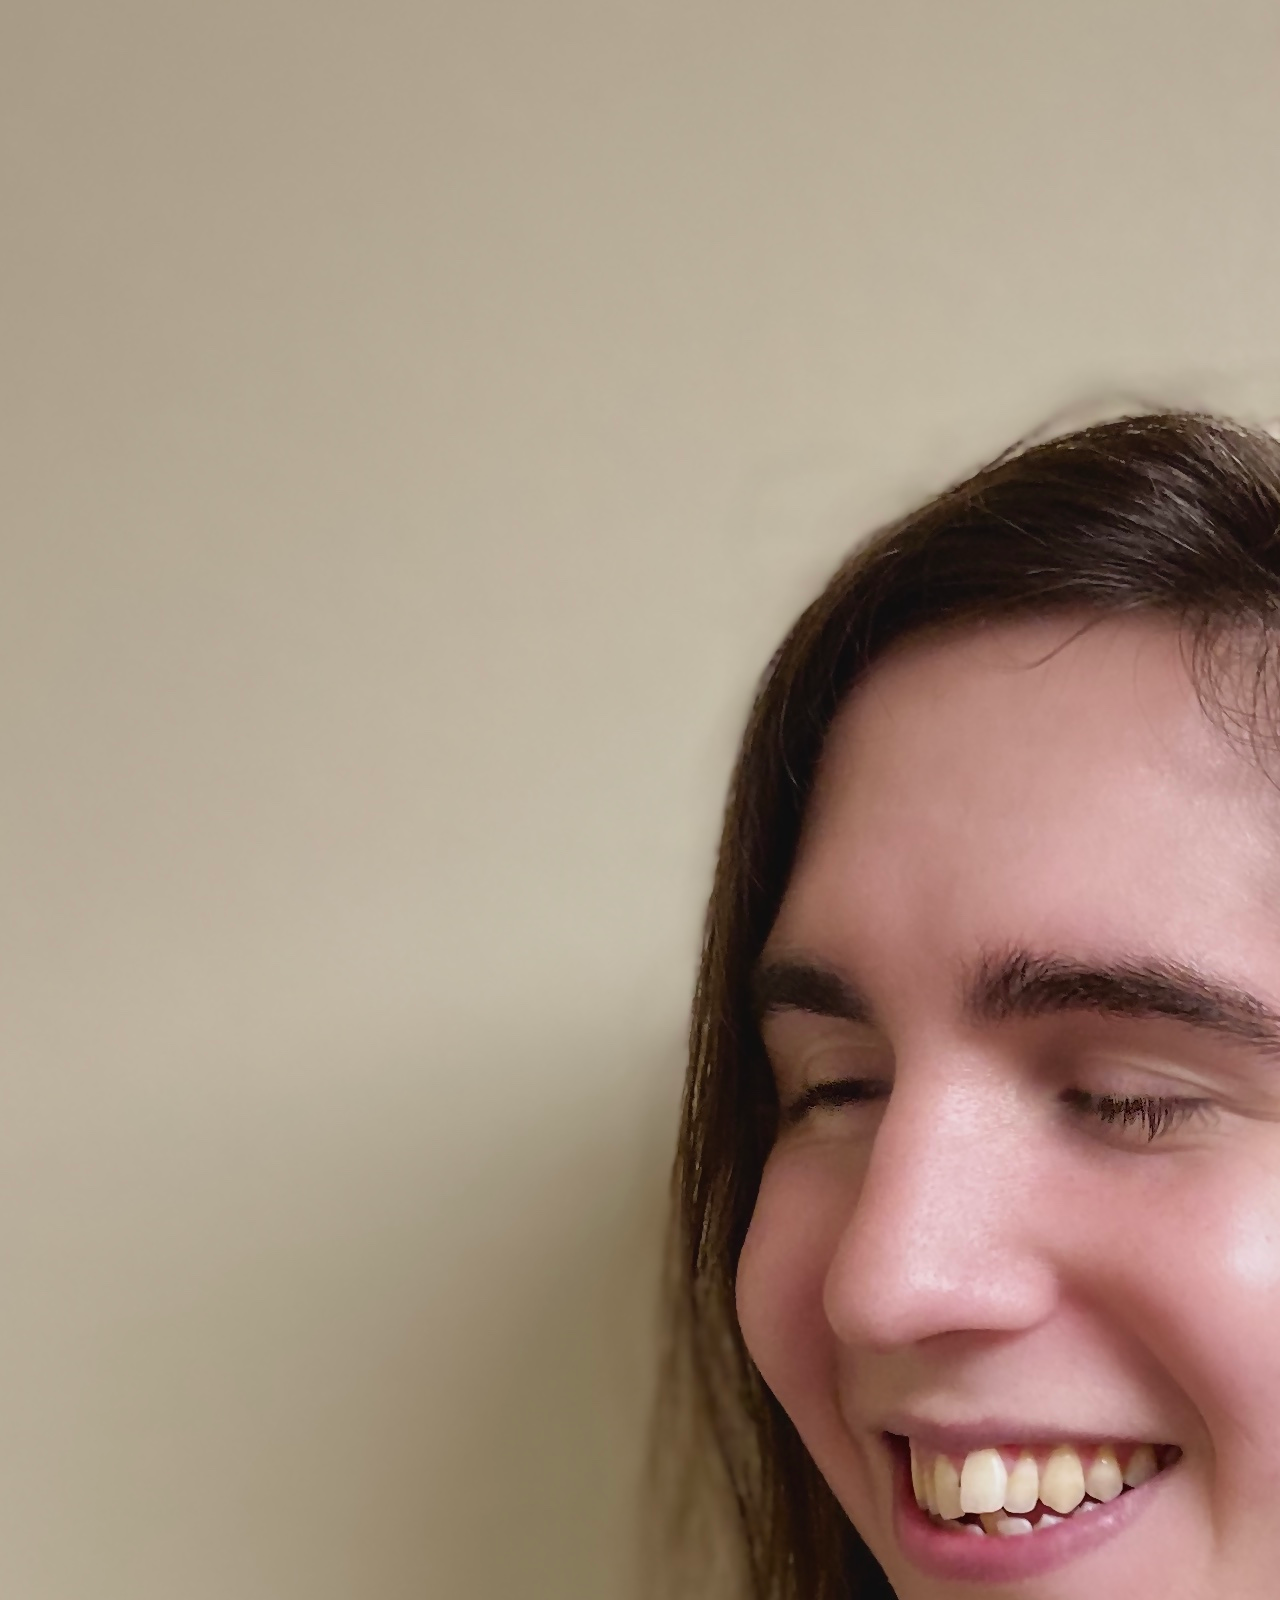
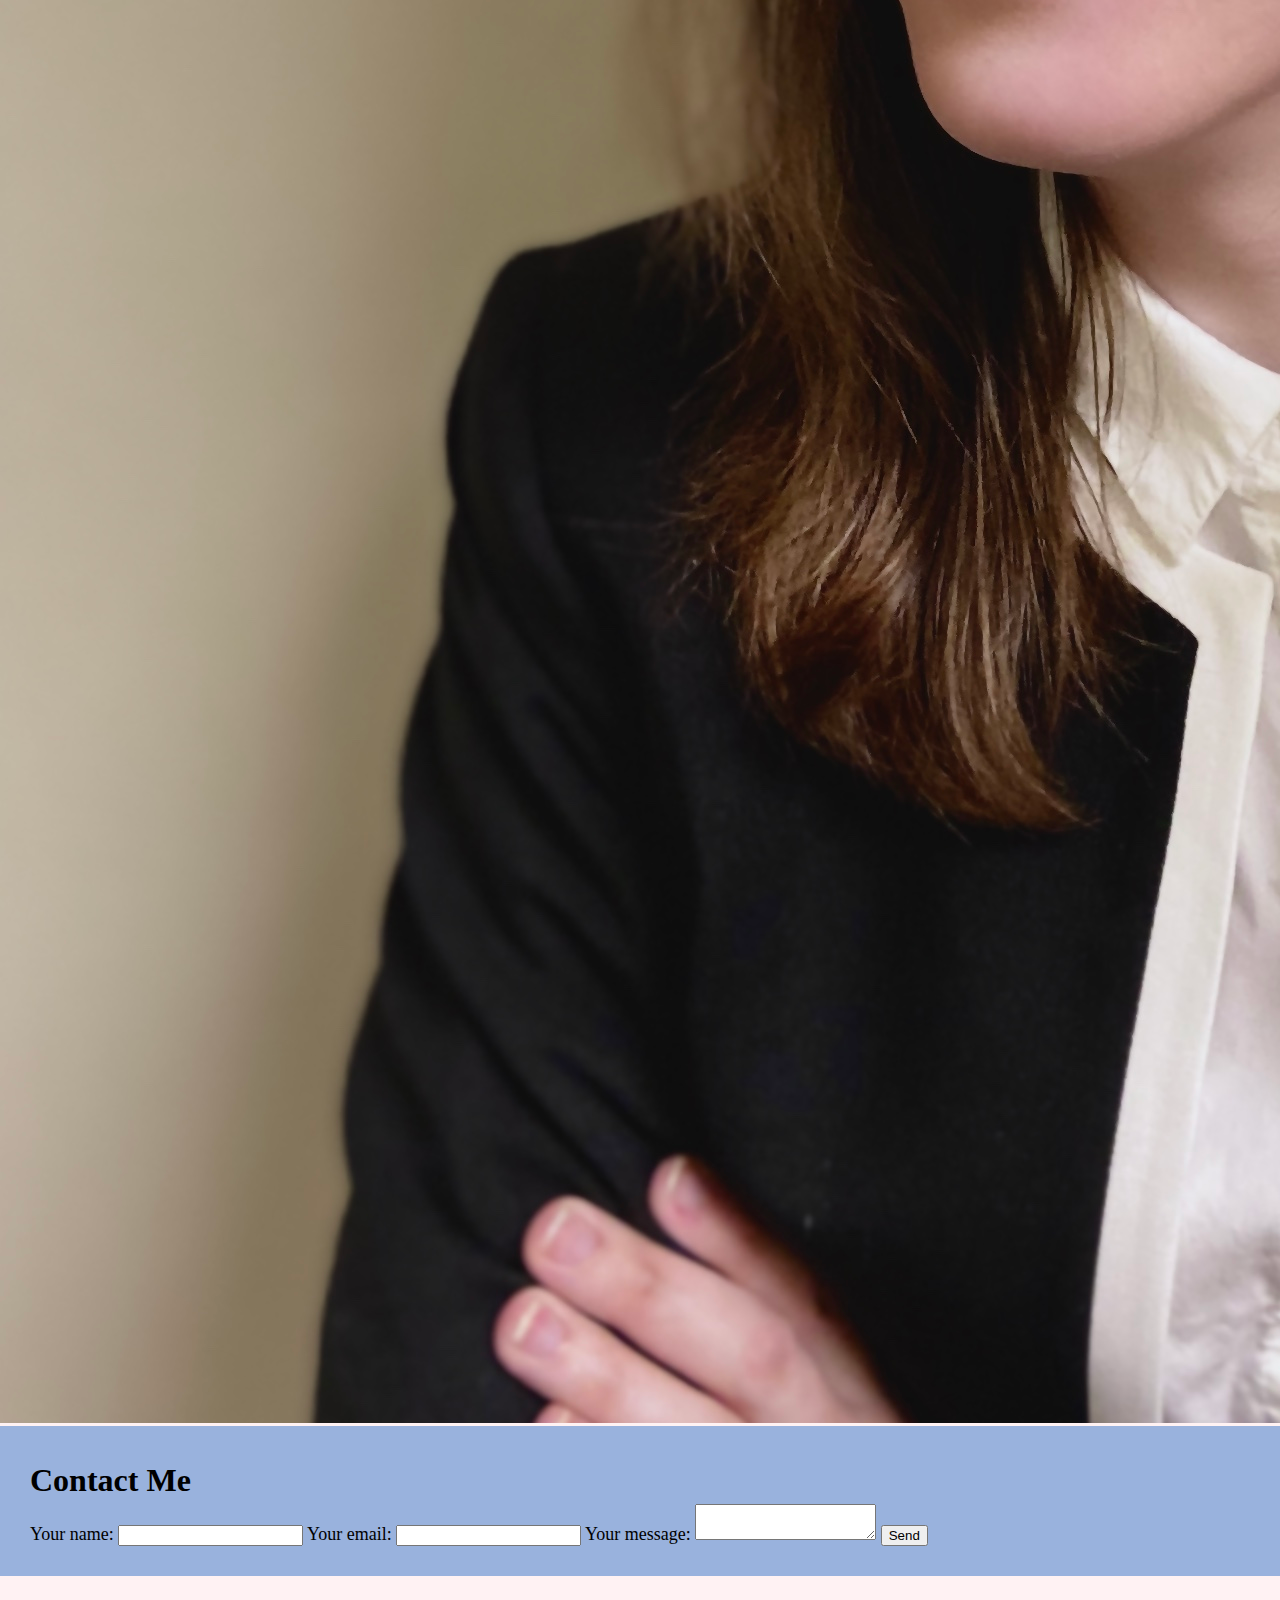
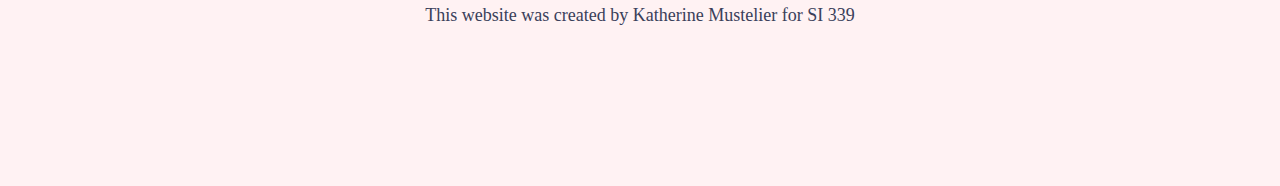
==== contact.html @ e0938bdb "Here we go again..." ====
<!DOCTYPE html>
<html lang="en" dir="ltr">
  <head>
    <meta charset="utf-8">
    <meta name="viewport" content="width=device-width, initial-scale=1.0">
    <link rel="stylesheet" type="text/css" href="css/html5reset.css">
    <link rel="stylesheet" type="text/css" href="css/portfoliostyle.css">
    <link rel="stylesheet" type="text/css" href="css/contactstyle.css">
    <title>Katherine Mustelier</title>
  </head>
  <body>
  <div class="skip"><a href="#main">Skip to Main Content</a></div>
  <div class='container'>
  <div class= 'contact-me'>
    <div class="contact-image">
      <img src="img/contact.png"/>
    </div>
    <div class="contact text-block" alt="decorative">
      <a name="contact"></a>
      <h2>Contact Me</h2>
      <form action="https://formspree.io/xbjjgejp" method="POST">
        <label>
      Your name:
      <input type="text" name="name
      ">
      </label>
      <label>
      Your email:
      <input type="text" name="_replyto">
      </label>
      <label>
      Your message:
      <textarea name="message"></textarea>
      </label>
      <button type="submit">Send</button>
  </form>
    </div>
  </div>
  <footer>
      <p>This website was created by Katherine Mustelier for SI 339</p>
    </footer>
  </div>
</body>
---- css/portfoliostyle.css ----
html{
    scroll-behavior: smooth;
}

body{
  background-color: #fff2f3;
  font-size: 18px;
  margin: 0;
  padding: 0;
}
h1{
  color: #3A405A;
  font-size: 50px;
  line-height: 1;
  padding: 50px 0;
  text-align: center;
}

h2{
  font-size: 32px;
  line-height: 1.5;
}

nav ul{
  list-style-type: none;
}

nav li{
  display: inline-grid;
  padding-left: 20px;
  padding-right: 20px;
  /*Your code here */
}

nav a{
  color: #3A405A;
  font-weight: bold;
  text-decoration: none; 
}

nav a:hover{
  text-decoration:underline; 
}

.skip a{
  background: white;
  left: 0;
  padding: 6px;
  position: absolute;
  top: -40px;
  -webkit-transition: top 1s ease-out;
  transition: top 1s ease-out;
  z-index: 1;
}


:focus{
  border:2px solid black;
}


footer{
  color: #3A405A;
  width: 100vw;
  height: 20vh;
  padding-top: 30px;
  text-align: center;
}


.container{
  width: 100vw; 
}
.nav{
  overflow: hidden;
  vertical-align: middle;
  top:0;
  width:100%;
  display: block;
  position: fixed;
  background-color: #E9AFA3;
  padding: 20px 0; 
  text-align: left; 
  margin: auto;
}



.text-block{
  align-self: center;
  vertical-align: middle;
   /*Your code here */
  
  background-color: #99B2DD;
  border: white;
  padding: 30px;
}



@media screen and (min-width: 800px){

  .nav{
    text-align: center;
    overflow: hidden;
    vertical-align: middle;
    top:0;
    width:100%;
    display: block;
    position: fixed;
    background-color: #E9AFA3;
    padding: 20px 0; 
    margin: auto;
  }




} 

@media screen and (prefers-reduced-motion: reduce){
  html{
      scroll-behavior: auto;
  }

  .skip a{
    background: white;
    left: 0;
    padding: 6px;
    position: absolute;
    top: -40px;
    -webkit-transition: auto;
    transition: auto;
    z-index: 1;
  }

  .skip a:focus{
    top:0;
  }
}
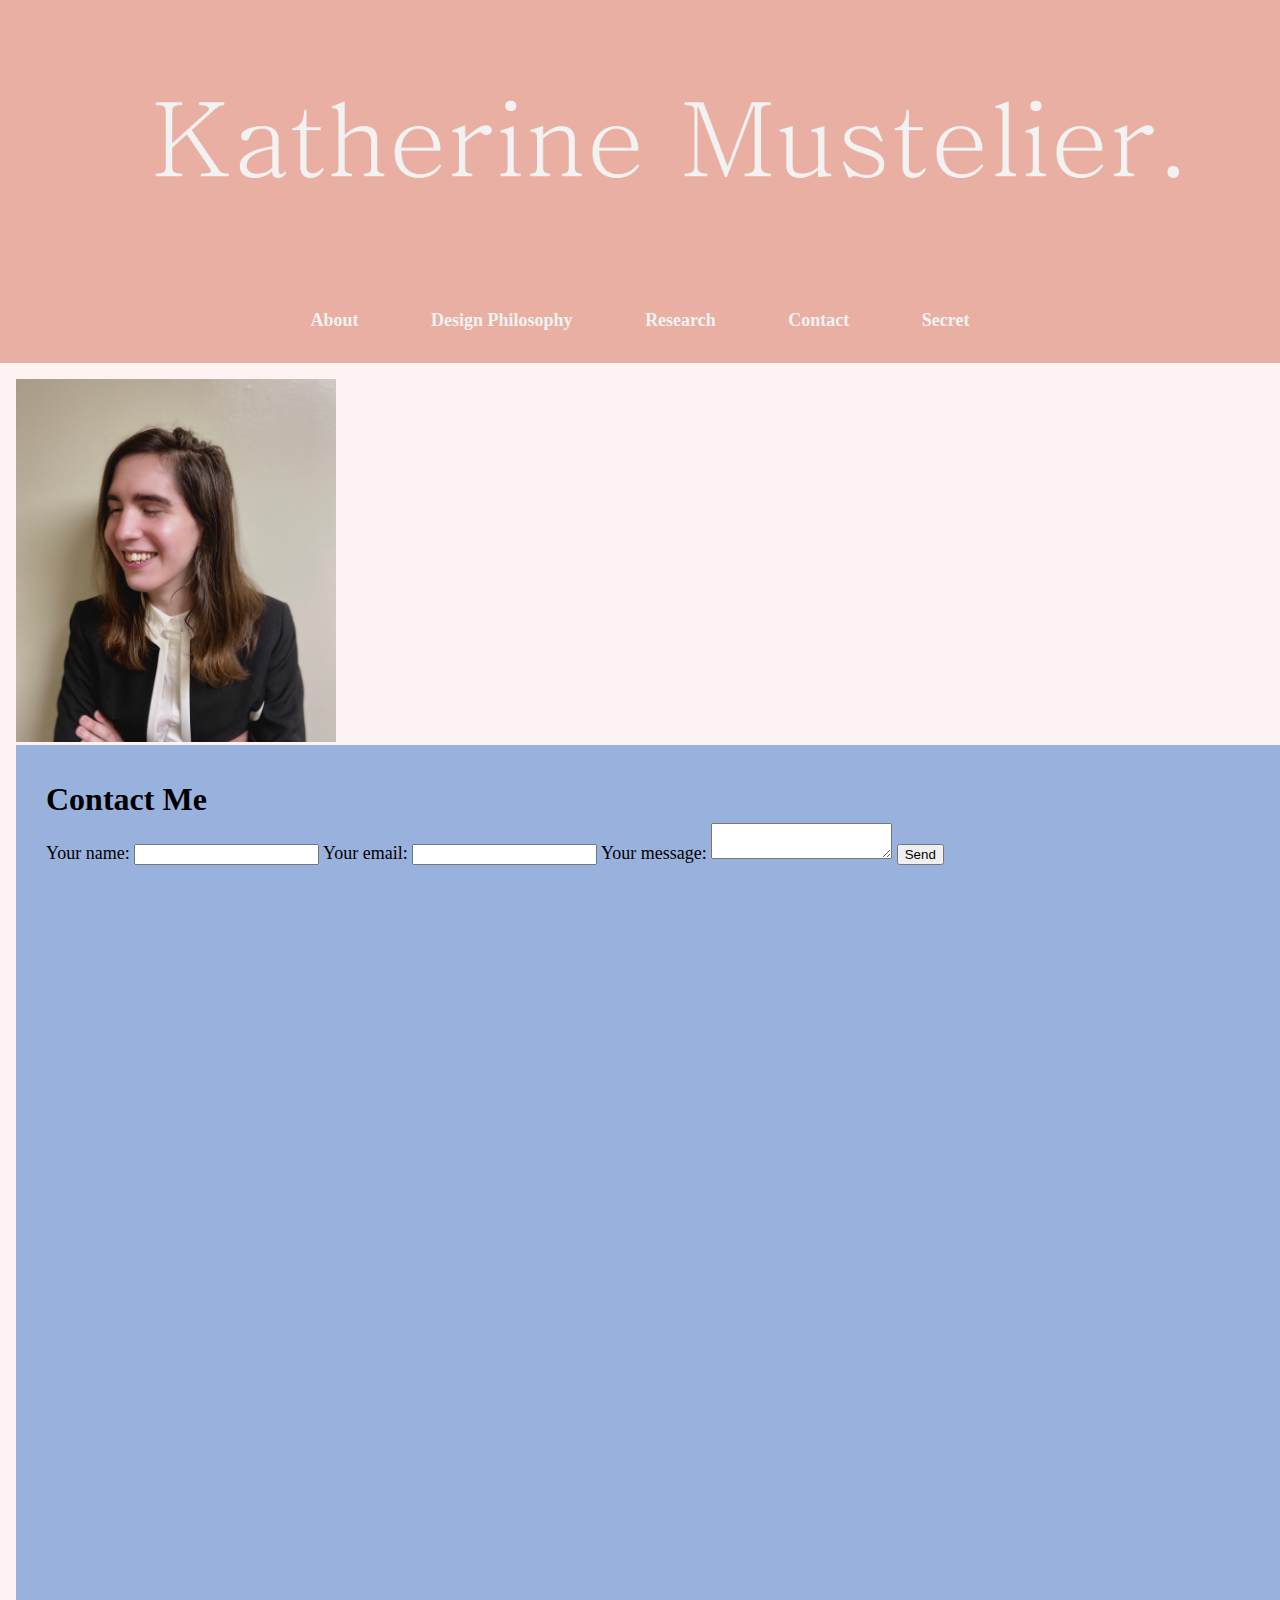
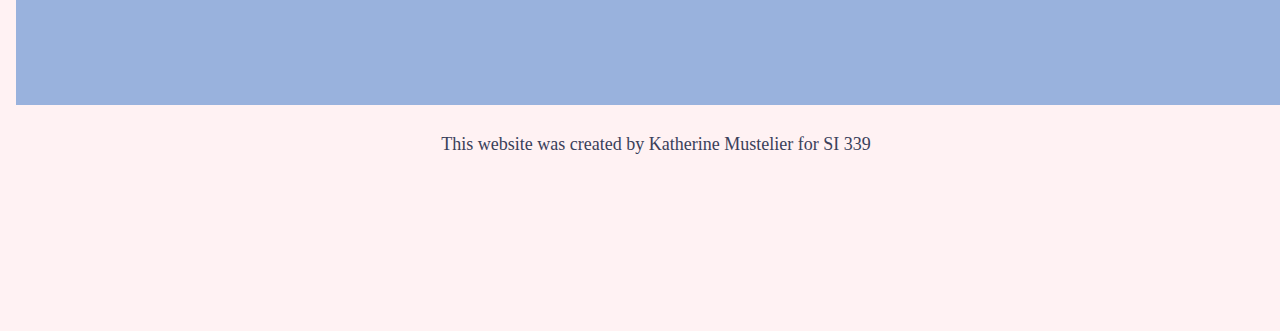
==== commit 6ad1c81b: "Everything is different. grid coming soon" ====
--- a/contact.html
+++ b/contact.html
@@ -8,9 +8,26 @@
     <link rel="stylesheet" type="text/css" href="css/contactstyle.css">
     <title>Katherine Mustelier</title>
   </head>
+  <div class='header'>
+  <img src="img/remember_name.png" alt="Decorative image that says Katherine Mustelier"/>
+  </div>
+  <div class = 'nav' id="nav">
+      <nav>
+        <ul>
+          <li><a href="index.html">About</a></li>
+          <li><a href="design.html">Design Philosophy</a></li>
+          <li><a href="research.html">Research</a></li>
+          <li><a href="contact.html">Contact</a></li>
+          <li><a href="secretpage.html">Secret</a></li>
+        </ul>
+      </nav>
+    </div>
+
   <body>
+
   <div class="skip"><a href="#main">Skip to Main Content</a></div>
   <div class='container'>
+  <div class = 'content'>
   <div class= 'contact-me'>
     <div class="contact-image">
       <img src="img/contact.png"/>
@@ -40,4 +57,22 @@
       <p>This website was created by Katherine Mustelier for SI 339</p>
     </footer>
   </div>
-</body>+</div>
+</body>
+<script type="text/javascript">
+  window.onscroll = function() {stickyScroll()};
+
+  var nav = document.getElementById("nav");
+
+  var sticky = nav.offsetTop;
+
+  function stickyScroll() {
+  if (window.pageYOffset >= sticky) {
+    nav.classList.add("sticky");
+  } 
+  else {
+    nav.classList.remove("sticky");
+  }
+}
+  </script>
+  </html>--- a/css/portfoliostyle.css
+++ b/css/portfoliostyle.css
@@ -20,7 +20,12 @@
   font-size: 32px;
   line-height: 1.5;
 }
-
+.header img{
+  vertical-align: middle;
+  max-width: 100vw;
+  background-color: #E9AFA3;
+  padding: 30px;
+}
 nav ul{
   list-style-type: none;
 }
@@ -33,7 +38,6 @@
 }
 
 nav a{
-  color: #3A405A;
   font-weight: bold;
   text-decoration: none; 
 }
@@ -41,6 +45,7 @@
 nav a:hover{
   text-decoration:underline; 
 }
+
 
 .skip a{
   background: white;
@@ -55,7 +60,7 @@
 
 
 :focus{
-  border:2px solid black;
+  border:1px solid white;
 }
 
 
@@ -76,12 +81,20 @@
   vertical-align: middle;
   top:0;
   width:100%;
+  color: #f2f2f2;
   display: block;
-  position: fixed;
   background-color: #E9AFA3;
   padding: 20px 0; 
-  text-align: left; 
+  text-align: center; 
   margin: auto;
+}
+.nav a {
+  float: left;
+  display: block;
+  color: #f2f2f2;
+  text-align: center;
+  padding: 14px;
+  text-decoration: none;
 }
 
 
@@ -94,8 +107,22 @@
   background-color: #99B2DD;
   border: white;
   padding: 30px;
+
 }
 
+.content {
+  padding: 16px;
+}
+
+.sticky {
+  position: fixed;
+  top: 0;
+  width: 100%;
+}
+
+.sticky + .content {
+  padding-top: 60px;
+}
 
 
 @media screen and (min-width: 800px){
@@ -104,19 +131,40 @@
     text-align: center;
     overflow: hidden;
     vertical-align: middle;
-    top:0;
-    width:100%;
+    top: 0;
+    width:100vw;
     display: block;
-    position: fixed;
     background-color: #E9AFA3;
     padding: 20px 0; 
     margin: auto;
   }
 
 
+/* Navbar links */
+.nav a {
+  float: left;
+  display: block;
+  color: #f2f2f2;
+  text-align: center;
+  padding: 14px;
+  text-decoration: none;
+}
+.content {
+  padding: 16px;
+}
 
+.sticky {
+  position: fixed;
+  top: 0;
+  width: 100%;
+}
+
+.sticky + .content{
+  padding-top: 60px;
+}
 
 } 
+
 
 @media screen and (prefers-reduced-motion: reduce){
   html{
--- a/css/contactstyle.css
+++ b/css/contactstyle.css
@@ -0,0 +1,27 @@
+
+
+.contact-image img{
+  max-width:25vw;
+  align-content: center;
+  height:auto;
+}
+
+.contact{
+  height: 100vh;
+  width: 100vw;    
+   /*Your code here */
+}
+@media screen and (min-width: 800px){
+	.contact-image img{
+    max-width:25vw;
+    align-content: center;
+    height:auto;  
+  }
+
+  .contact{
+    
+    height: 100vh;
+    width: 100vw;  
+   }
+
+} 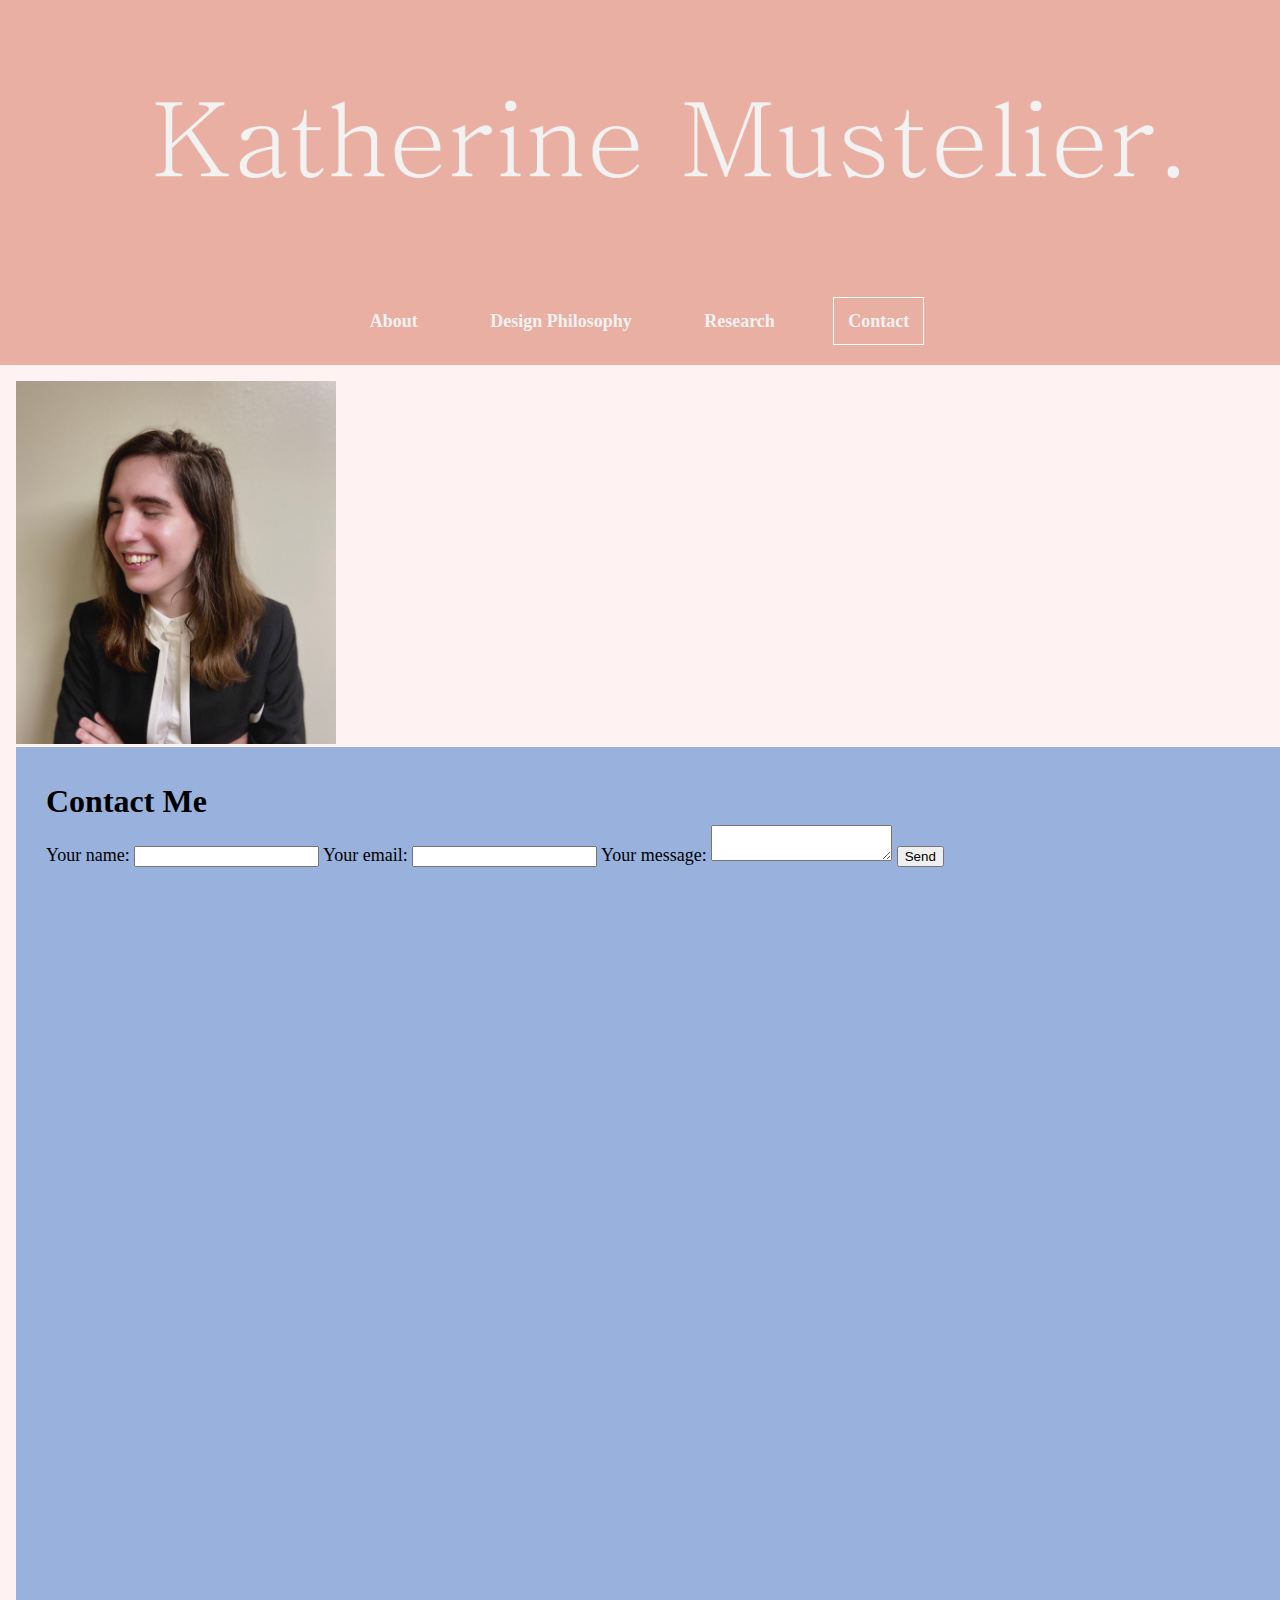
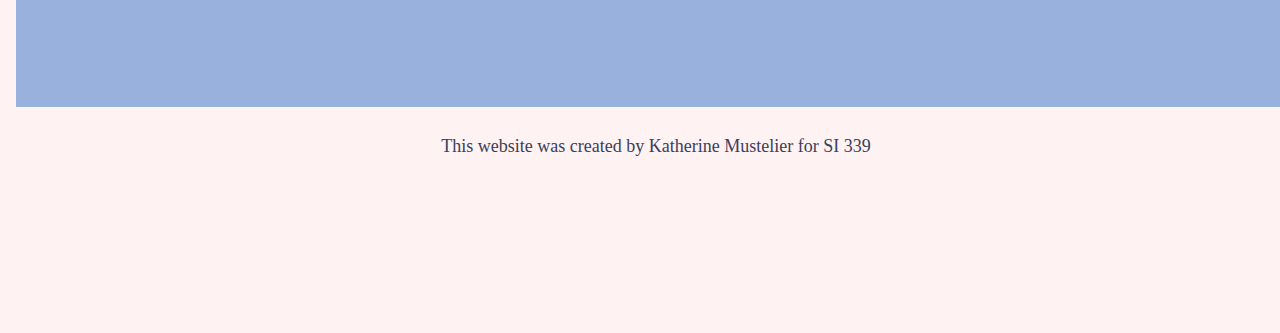
==== commit 975642bd: "I lied there is no grid" ====
--- a/contact.html
+++ b/contact.html
@@ -17,8 +17,7 @@
           <li><a href="index.html">About</a></li>
           <li><a href="design.html">Design Philosophy</a></li>
           <li><a href="research.html">Research</a></li>
-          <li><a href="contact.html">Contact</a></li>
-          <li><a href="secretpage.html">Secret</a></li>
+          <li><a href="contact.html" class='active-page'>Contact</a></li>
         </ul>
       </nav>
     </div>
--- a/css/portfoliostyle.css
+++ b/css/portfoliostyle.css
@@ -124,15 +124,20 @@
   padding-top: 60px;
 }
 
+.active-page {
+  border:1px solid white;
+}
 
 @media screen and (min-width: 800px){
-
+/*  .header {
+    max-width: 100vw;
+  }
   .nav{
     text-align: center;
     overflow: hidden;
     vertical-align: middle;
     top: 0;
-    width:100vw;
+    width:100%;
     display: block;
     background-color: #E9AFA3;
     padding: 20px 0; 
@@ -140,7 +145,6 @@
   }
 
 
-/* Navbar links */
 .nav a {
   float: left;
   display: block;
@@ -162,9 +166,12 @@
 .sticky + .content{
   padding-top: 60px;
 }
-
+*/
 } 
 
+@media screen and (min-width: 1000px){
+
+}
 
 @media screen and (prefers-reduced-motion: reduce){
   html{
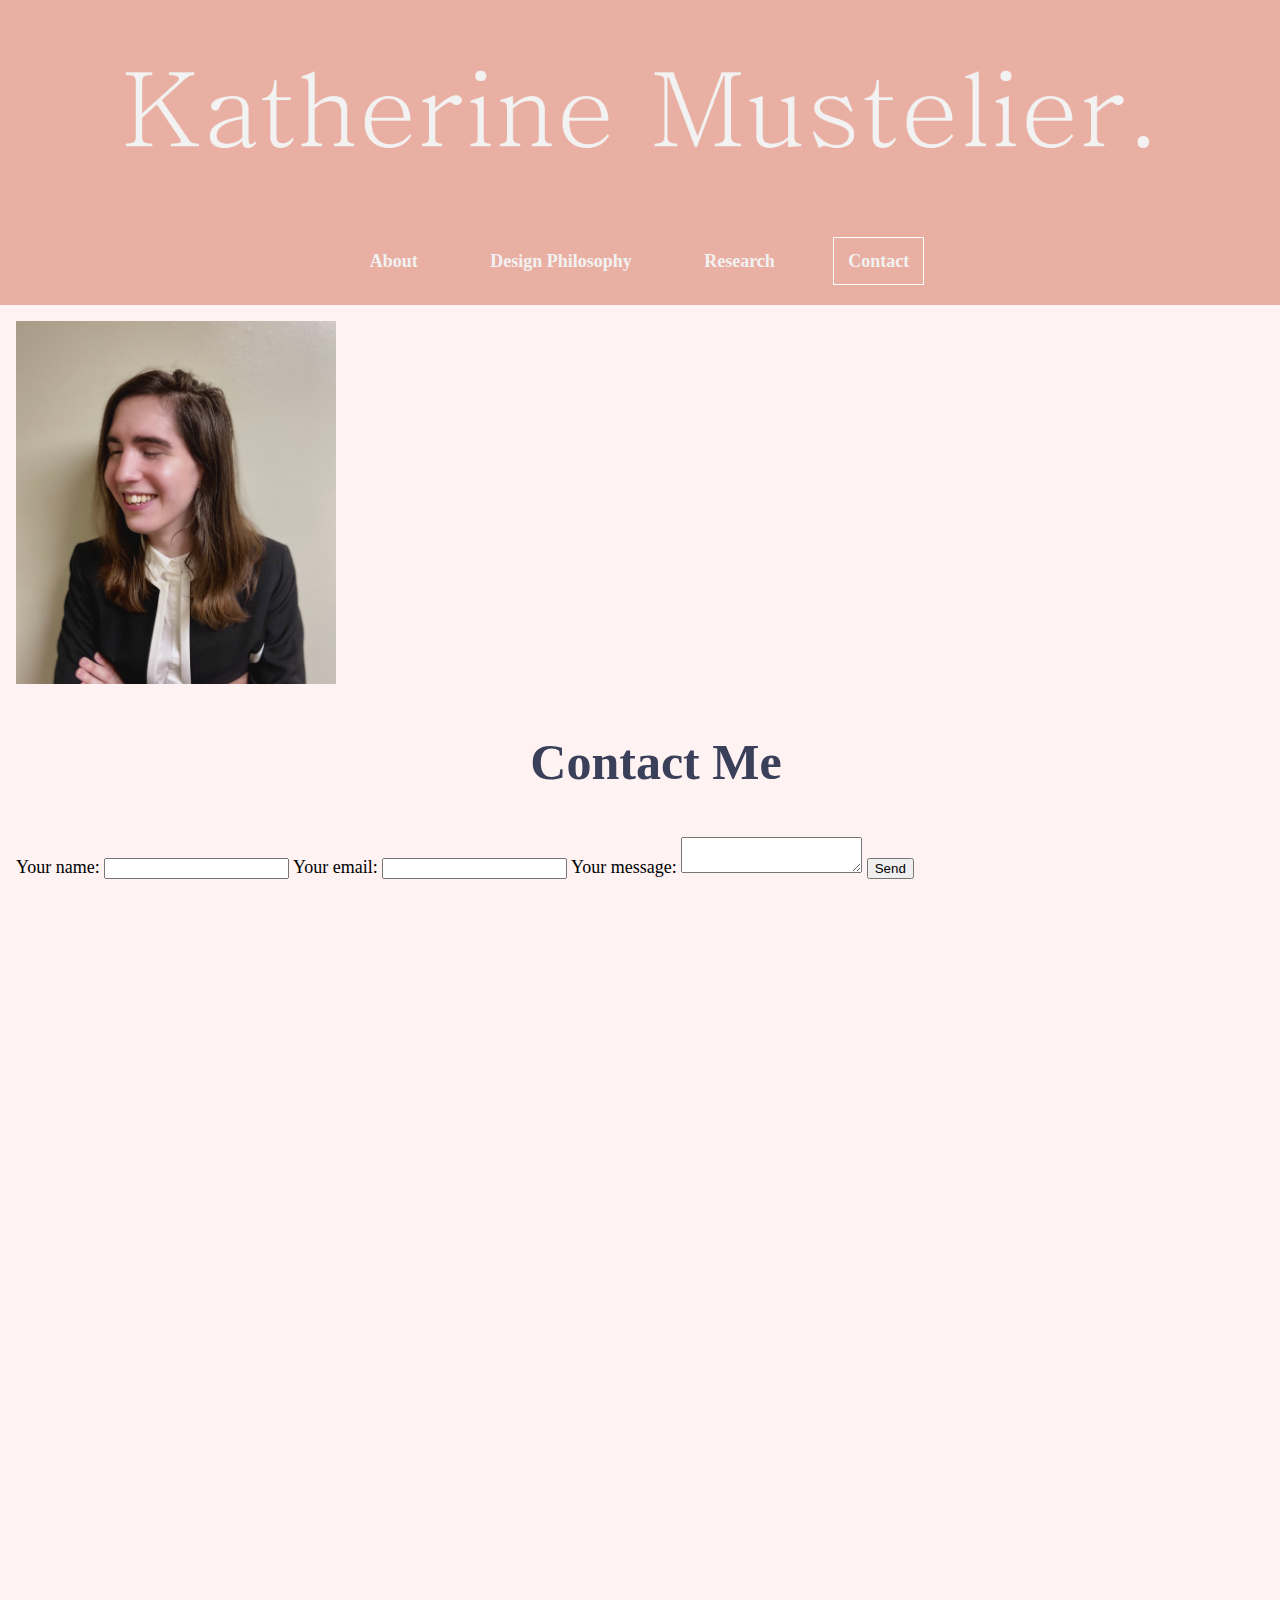
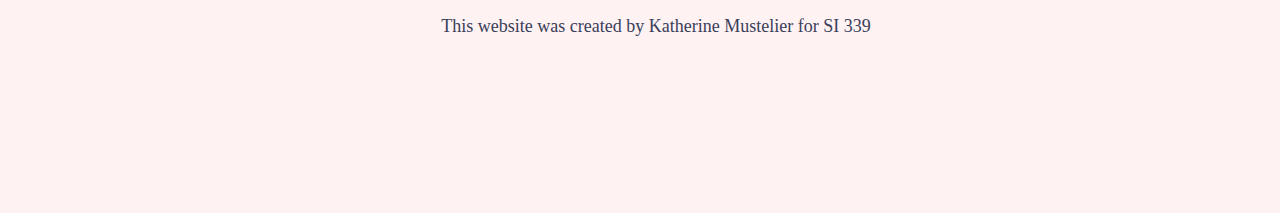
==== commit 8e972cfd: "Attempts to fix header image" ====
--- a/contact.html
+++ b/contact.html
@@ -33,7 +33,7 @@
     </div>
     <div class="contact text-block" alt="decorative">
       <a name="contact"></a>
-      <h2>Contact Me</h2>
+      <h1>Contact Me</h1>
       <form action="https://formspree.io/xbjjgejp" method="POST">
         <label>
       Your name:
--- a/css/portfoliostyle.css
+++ b/css/portfoliostyle.css
@@ -20,11 +20,13 @@
   font-size: 32px;
   line-height: 1.5;
 }
+.header {
+  background-color: #E9AFA3;
+}
 .header img{
   vertical-align: middle;
   max-width: 100vw;
-  background-color: #E9AFA3;
-  padding: 30px;
+  
 }
 nav ul{
   list-style-type: none;
@@ -99,16 +101,14 @@
 
 
 
-.text-block{
+/*.text-block{
   align-self: center;
   vertical-align: middle;
-   /*Your code here */
-  
   background-color: #99B2DD;
   border: white;
   padding: 30px;
 
-}
+}*/
 
 .content {
   padding: 16px;
@@ -128,50 +128,6 @@
   border:1px solid white;
 }
 
-@media screen and (min-width: 800px){
-/*  .header {
-    max-width: 100vw;
-  }
-  .nav{
-    text-align: center;
-    overflow: hidden;
-    vertical-align: middle;
-    top: 0;
-    width:100%;
-    display: block;
-    background-color: #E9AFA3;
-    padding: 20px 0; 
-    margin: auto;
-  }
-
-
-.nav a {
-  float: left;
-  display: block;
-  color: #f2f2f2;
-  text-align: center;
-  padding: 14px;
-  text-decoration: none;
-}
-.content {
-  padding: 16px;
-}
-
-.sticky {
-  position: fixed;
-  top: 0;
-  width: 100%;
-}
-
-.sticky + .content{
-  padding-top: 60px;
-}
-*/
-} 
-
-@media screen and (min-width: 1000px){
-
-}
 
 @media screen and (prefers-reduced-motion: reduce){
   html{
--- a/css/contactstyle.css
+++ b/css/contactstyle.css
@@ -1,4 +1,10 @@
-
+.container {
+  grid-template-rows: auto auto auto auto auto;
+  grid-template-columns: auto auto auto auto;
+}
+p {
+ grid-row: 2/span 3;
+}
 
 .contact-image img{
   max-width:25vw;
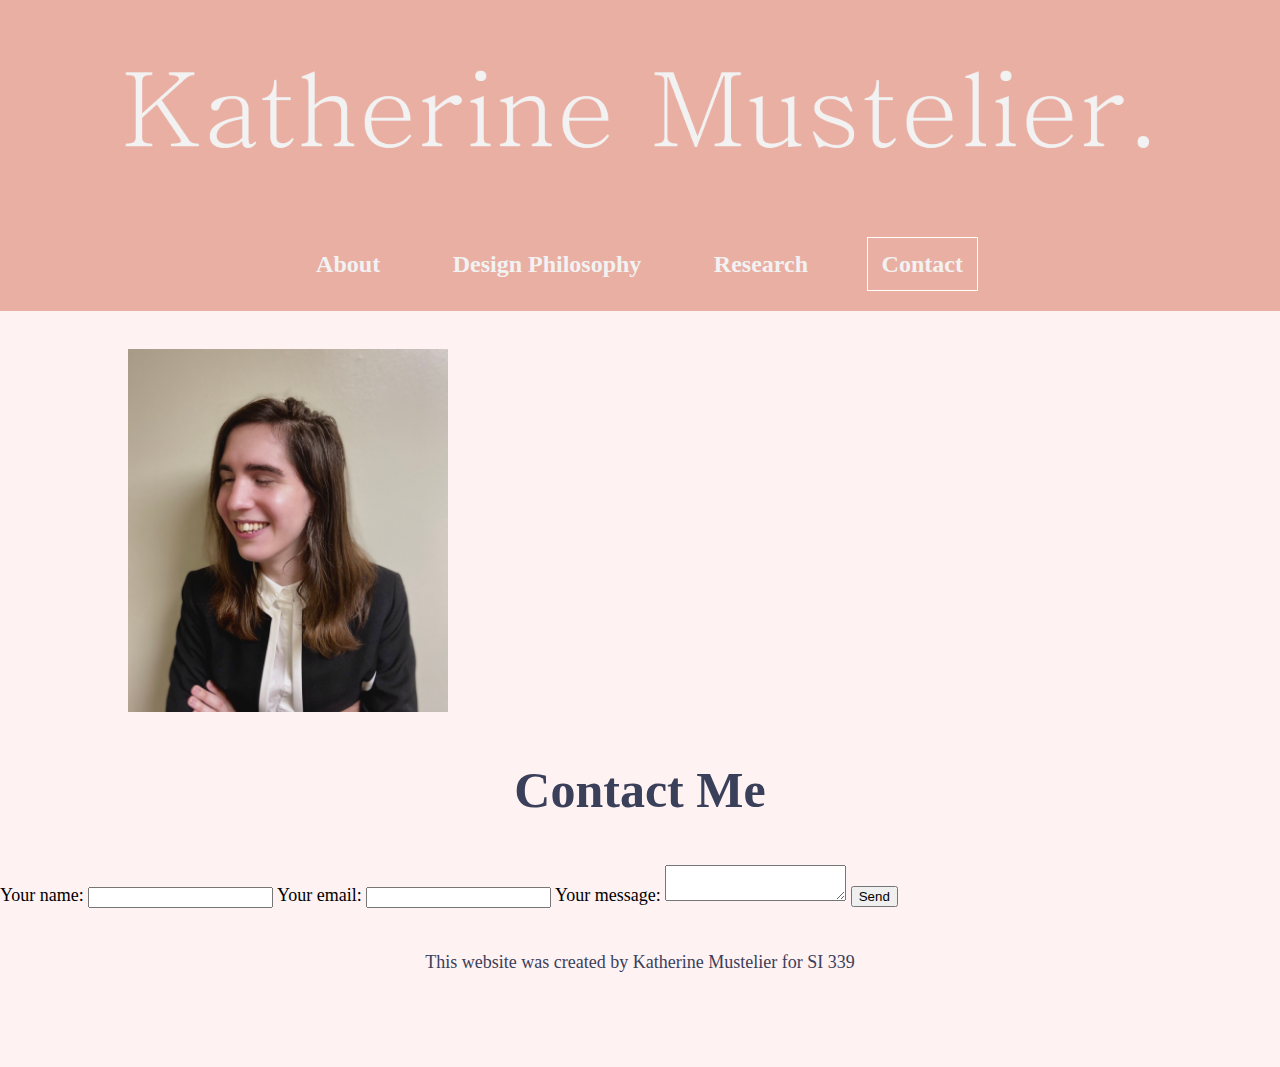
==== commit 1d5c9554: "Things are all kinda sorta not really but kinda coming together" ====
--- a/contact.html
+++ b/contact.html
@@ -8,6 +8,10 @@
     <link rel="stylesheet" type="text/css" href="css/contactstyle.css">
     <title>Katherine Mustelier</title>
   </head>
+
+  <body>
+    <div class="skip"><a href="#main">Skip to Main Content</a></div>
+  <div class = 'top-bit'>
   <div class='header'>
   <img src="img/remember_name.png" alt="Decorative image that says Katherine Mustelier"/>
   </div>
@@ -21,15 +25,16 @@
         </ul>
       </nav>
     </div>
+  </div>
 
-  <body>
+  
 
   <div class="skip"><a href="#main">Skip to Main Content</a></div>
   <div class='container'>
   <div class = 'content'>
   <div class= 'contact-me'>
     <div class="contact-image">
-      <img src="img/contact.png"/>
+      <img src="img/contact.png" alt="A girl in a pantsuit smiles and looks sideways with her eyes closed."/>
     </div>
     <div class="contact text-block" alt="decorative">
       <a name="contact"></a>
--- a/css/portfoliostyle.css
+++ b/css/portfoliostyle.css
@@ -16,17 +16,29 @@
   text-align: center;
 }
 
+p {
+ text-align: center;
+ padding-bottom: 4vw;
+ width: 90vw;
+ margin: 0 auto;
+}
+
 h2{
   font-size: 32px;
   line-height: 1.5;
 }
 .header {
   background-color: #E9AFA3;
+  max-width: 100vw;
 }
 .header img{
+  max-width: 100vw;
   vertical-align: middle;
-  max-width: 100vw;
-  
+}
+.top-bit{
+  z-index: 99;
+  background-color: #E9AFA3;
+  width: 100vw;
 }
 nav ul{
   list-style-type: none;
@@ -69,8 +81,7 @@
 footer{
   color: #3A405A;
   width: 100vw;
-  height: 20vh;
-  padding-top: 30px;
+  padding: 5vh 00;
   text-align: center;
 }
 
@@ -91,6 +102,7 @@
   margin: auto;
 }
 .nav a {
+  font-size: 24px;
   float: left;
   display: block;
   color: #f2f2f2;
@@ -110,11 +122,9 @@
 
 }*/
 
-.content {
-  padding: 16px;
-}
 
 .sticky {
+  z-index: 99;
   position: fixed;
   top: 0;
   width: 100%;
--- a/css/contactstyle.css
+++ b/css/contactstyle.css
@@ -1,33 +1,56 @@
 .container {
   grid-template-rows: auto auto auto auto auto;
-  grid-template-columns: auto auto auto auto;
+  grid-template-columns: 15vw auto 10vw auto 15vw;
+  z-index:1;
 }
-p {
- grid-row: 2/span 3;
+.contact-image{
+	overflow: hidden;
+}
+.contact-image img{
+  max-width:80vw;
+  height: auto;
+  grid-row: 2;
+  grid-column: 2/span 2;
+  margin: 0 10vw;
+  margin-top: 3vw;
+}
+
+.contact-me{
+  grid-row: 2;
+  grid-column: 4/span 2;
+}
+
+.container {
+  grid-template-rows: auto auto auto auto auto;
+  grid-template-columns: 10vw auto 10vw;
+}
+.contact-image img{
+	grid-row: 2;
+	grid-column: 2;
+}
+.contact-image img{
+	grid-row: 4;
+	grid-column: 2;
+}
+@media screen and (min-width: 1000px){
+.container {
+  grid-template-rows: auto auto auto auto auto;
+  grid-template-columns: 15vw auto 10vw auto 15vw;
 }
 
 .contact-image img{
   max-width:25vw;
-  align-content: center;
-  height:auto;
+  height: auto;
+  grid-row: 2;
+  grid-column: 2/span 2;
 }
 
-.contact{
-  height: 100vh;
-  width: 100vw;    
-   /*Your code here */
+.contact-text-block{
+  grid-row: 2;
+  grid-column: 4/span 2;
+}
 }
 @media screen and (min-width: 800px){
-	.contact-image img{
-    max-width:25vw;
-    align-content: center;
-    height:auto;  
-  }
 
-  .contact{
-    
-    height: 100vh;
-    width: 100vw;  
-   }
 
 } 